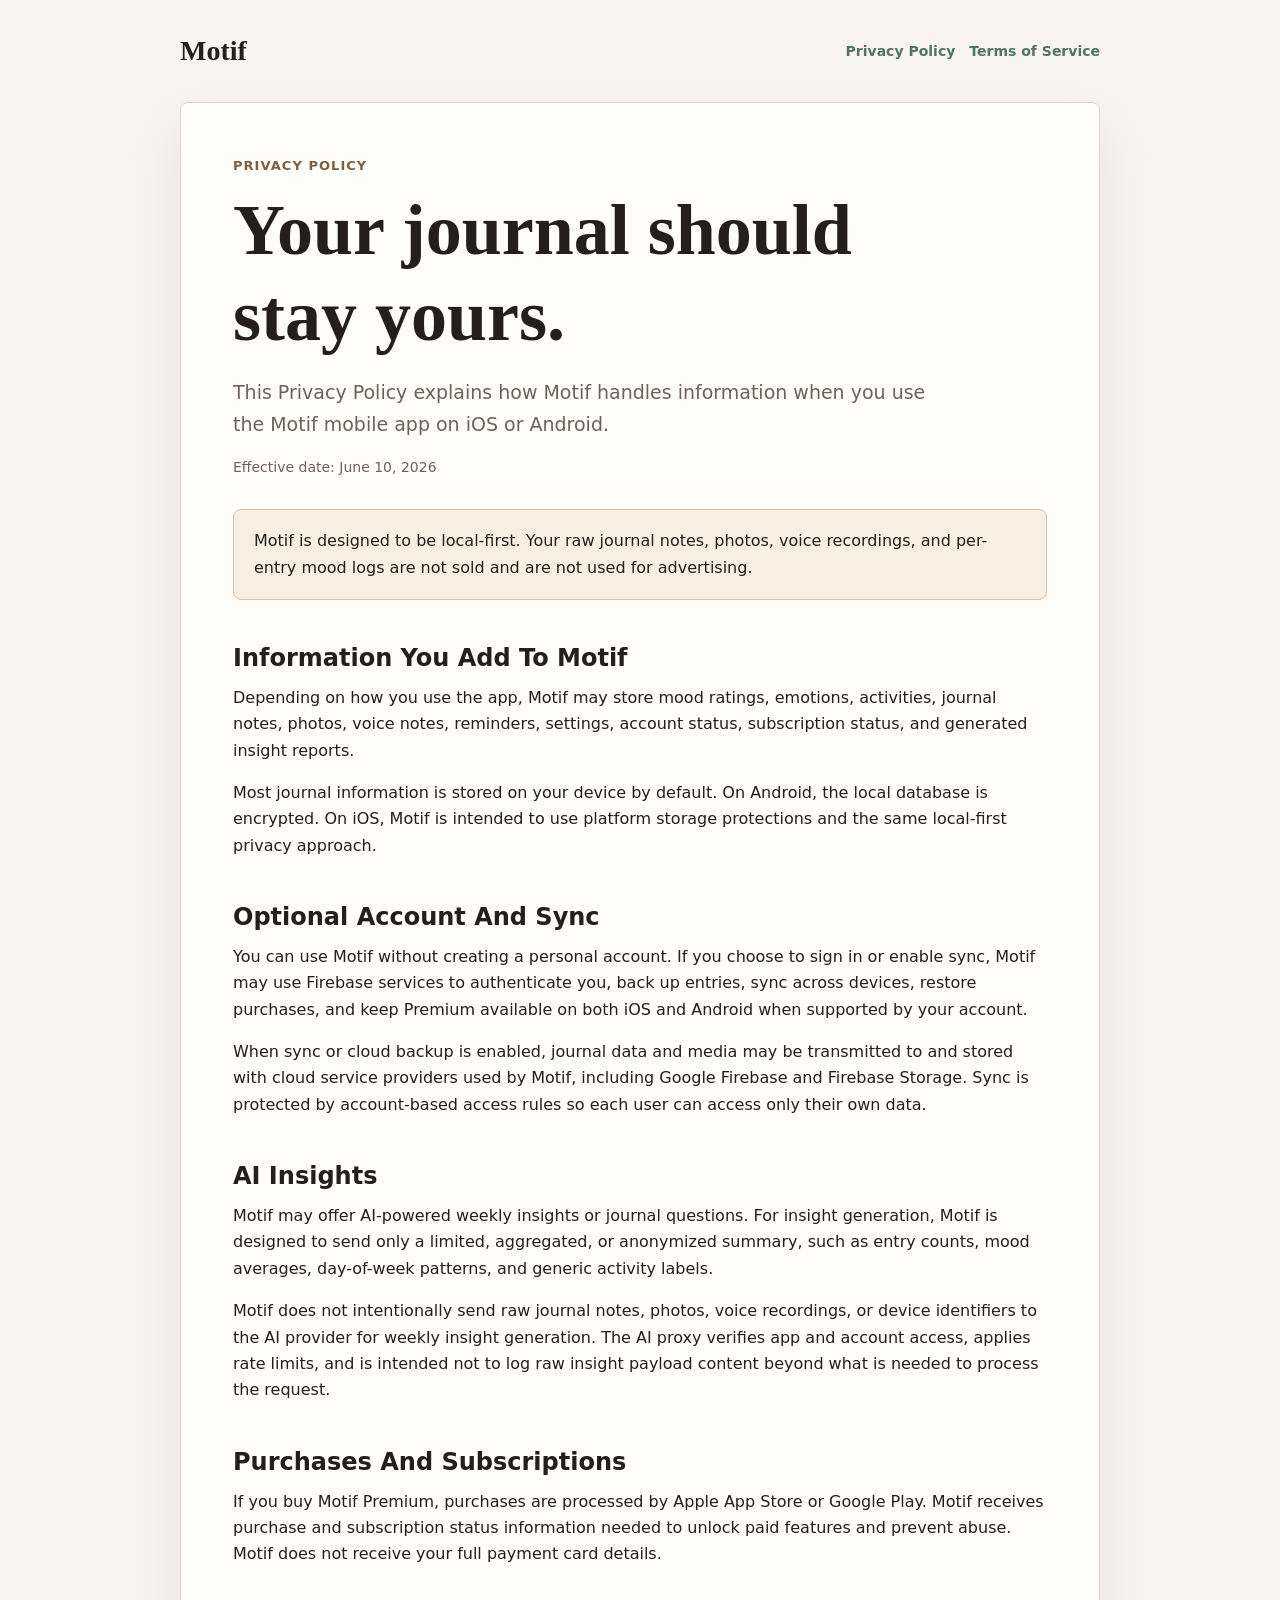
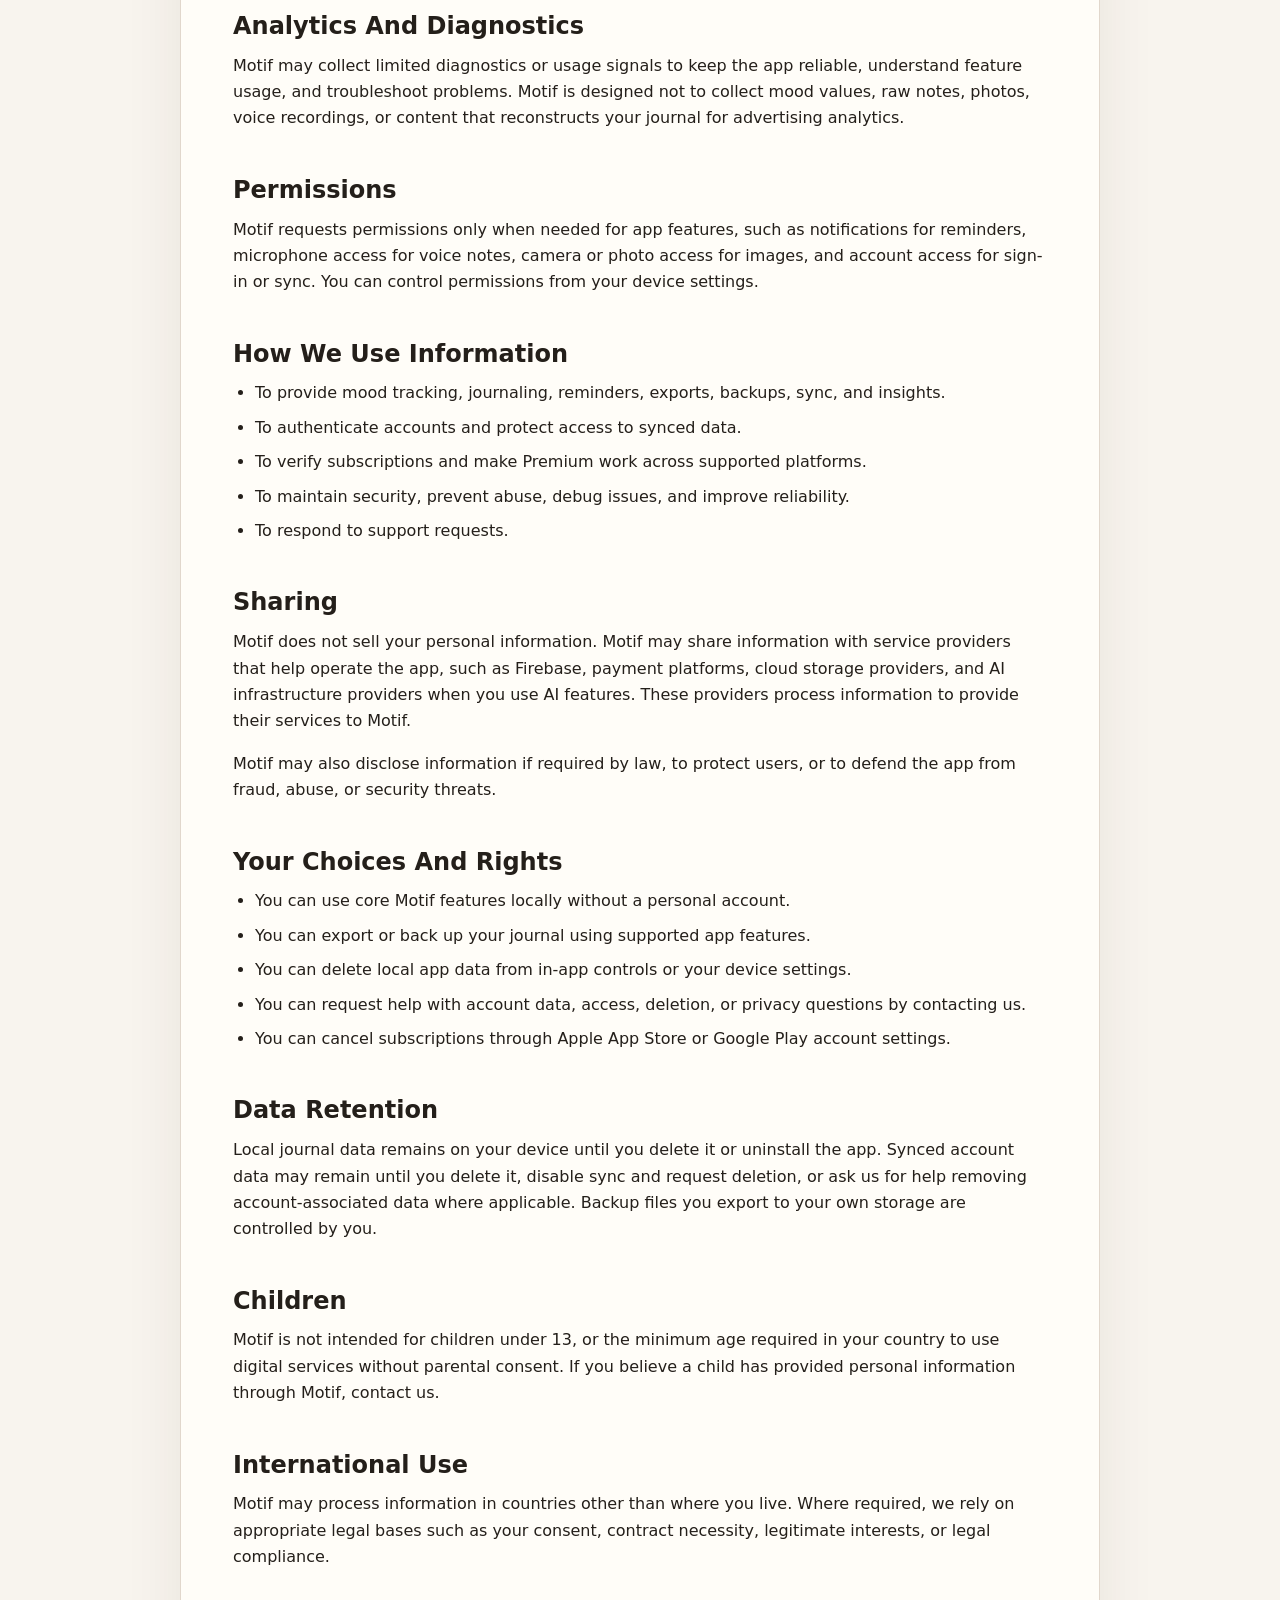
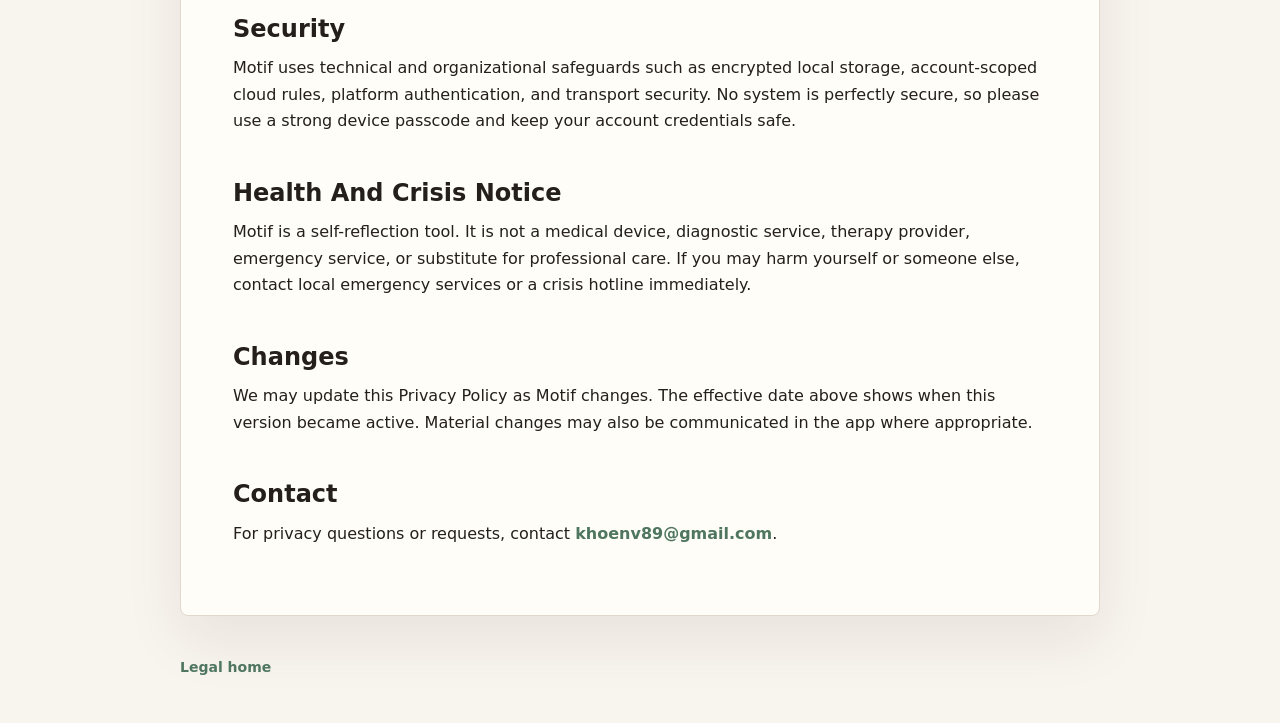
==== privacy.html @ e23e7a34 "Publish Motif legal pages" ====
<!doctype html>
<html lang="en">
<head>
  <meta charset="utf-8">
  <meta name="viewport" content="width=device-width, initial-scale=1">
  <title>Motif Privacy Policy</title>
  <meta name="description" content="Privacy Policy for Motif on iOS and Android.">
  <link rel="stylesheet" href="./styles.css">
</head>
<body>
  <header class="site-header">
    <a class="brand" href="./">Motif</a>
    <nav class="nav" aria-label="Legal pages">
      <a href="./privacy.html">Privacy Policy</a>
      <a href="./terms.html">Terms of Service</a>
    </nav>
  </header>

  <main class="page">
    <p class="eyebrow">Privacy Policy</p>
    <h1>Your journal should stay yours.</h1>
    <p class="lead">This Privacy Policy explains how Motif handles information when you use the Motif mobile app on iOS or Android.</p>
    <p class="meta">Effective date: June 10, 2026</p>

    <div class="notice">
      Motif is designed to be local-first. Your raw journal notes, photos, voice recordings, and per-entry mood logs are not sold and are not used for advertising.
    </div>

    <h2>Information You Add To Motif</h2>
    <p>Depending on how you use the app, Motif may store mood ratings, emotions, activities, journal notes, photos, voice notes, reminders, settings, account status, subscription status, and generated insight reports.</p>
    <p>Most journal information is stored on your device by default. On Android, the local database is encrypted. On iOS, Motif is intended to use platform storage protections and the same local-first privacy approach.</p>

    <h2>Optional Account And Sync</h2>
    <p>You can use Motif without creating a personal account. If you choose to sign in or enable sync, Motif may use Firebase services to authenticate you, back up entries, sync across devices, restore purchases, and keep Premium available on both iOS and Android when supported by your account.</p>
    <p>When sync or cloud backup is enabled, journal data and media may be transmitted to and stored with cloud service providers used by Motif, including Google Firebase and Firebase Storage. Sync is protected by account-based access rules so each user can access only their own data.</p>

    <h2>AI Insights</h2>
    <p>Motif may offer AI-powered weekly insights or journal questions. For insight generation, Motif is designed to send only a limited, aggregated, or anonymized summary, such as entry counts, mood averages, day-of-week patterns, and generic activity labels.</p>
    <p>Motif does not intentionally send raw journal notes, photos, voice recordings, or device identifiers to the AI provider for weekly insight generation. The AI proxy verifies app and account access, applies rate limits, and is intended not to log raw insight payload content beyond what is needed to process the request.</p>

    <h2>Purchases And Subscriptions</h2>
    <p>If you buy Motif Premium, purchases are processed by Apple App Store or Google Play. Motif receives purchase and subscription status information needed to unlock paid features and prevent abuse. Motif does not receive your full payment card details.</p>

    <h2>Analytics And Diagnostics</h2>
    <p>Motif may collect limited diagnostics or usage signals to keep the app reliable, understand feature usage, and troubleshoot problems. Motif is designed not to collect mood values, raw notes, photos, voice recordings, or content that reconstructs your journal for advertising analytics.</p>

    <h2>Permissions</h2>
    <p>Motif requests permissions only when needed for app features, such as notifications for reminders, microphone access for voice notes, camera or photo access for images, and account access for sign-in or sync. You can control permissions from your device settings.</p>

    <h2>How We Use Information</h2>
    <ul>
      <li>To provide mood tracking, journaling, reminders, exports, backups, sync, and insights.</li>
      <li>To authenticate accounts and protect access to synced data.</li>
      <li>To verify subscriptions and make Premium work across supported platforms.</li>
      <li>To maintain security, prevent abuse, debug issues, and improve reliability.</li>
      <li>To respond to support requests.</li>
    </ul>

    <h2>Sharing</h2>
    <p>Motif does not sell your personal information. Motif may share information with service providers that help operate the app, such as Firebase, payment platforms, cloud storage providers, and AI infrastructure providers when you use AI features. These providers process information to provide their services to Motif.</p>
    <p>Motif may also disclose information if required by law, to protect users, or to defend the app from fraud, abuse, or security threats.</p>

    <h2>Your Choices And Rights</h2>
    <ul>
      <li>You can use core Motif features locally without a personal account.</li>
      <li>You can export or back up your journal using supported app features.</li>
      <li>You can delete local app data from in-app controls or your device settings.</li>
      <li>You can request help with account data, access, deletion, or privacy questions by contacting us.</li>
      <li>You can cancel subscriptions through Apple App Store or Google Play account settings.</li>
    </ul>

    <h2>Data Retention</h2>
    <p>Local journal data remains on your device until you delete it or uninstall the app. Synced account data may remain until you delete it, disable sync and request deletion, or ask us for help removing account-associated data where applicable. Backup files you export to your own storage are controlled by you.</p>

    <h2>Children</h2>
    <p>Motif is not intended for children under 13, or the minimum age required in your country to use digital services without parental consent. If you believe a child has provided personal information through Motif, contact us.</p>

    <h2>International Use</h2>
    <p>Motif may process information in countries other than where you live. Where required, we rely on appropriate legal bases such as your consent, contract necessity, legitimate interests, or legal compliance.</p>

    <h2>Security</h2>
    <p>Motif uses technical and organizational safeguards such as encrypted local storage, account-scoped cloud rules, platform authentication, and transport security. No system is perfectly secure, so please use a strong device passcode and keep your account credentials safe.</p>

    <h2>Health And Crisis Notice</h2>
    <p>Motif is a self-reflection tool. It is not a medical device, diagnostic service, therapy provider, emergency service, or substitute for professional care. If you may harm yourself or someone else, contact local emergency services or a crisis hotline immediately.</p>

    <h2>Changes</h2>
    <p>We may update this Privacy Policy as Motif changes. The effective date above shows when this version became active. Material changes may also be communicated in the app where appropriate.</p>

    <h2>Contact</h2>
    <p>For privacy questions or requests, contact <a href="mailto:khoenv89@gmail.com">khoenv89@gmail.com</a>.</p>
  </main>

  <footer class="site-footer">
    <a href="./">Legal home</a>
  </footer>
</body>
</html>
---- styles.css ----
:root {
  color-scheme: light;
  --bg: #f8f4ee;
  --paper: #fffdf8;
  --ink: #241f1a;
  --muted: #6f6258;
  --line: #e1d7cc;
  --accent: #7c5f44;
  --accent-strong: #4f765f;
}

* {
  box-sizing: border-box;
}

body {
  margin: 0;
  background: var(--bg);
  color: var(--ink);
  font-family: Inter, ui-sans-serif, system-ui, -apple-system, BlinkMacSystemFont, "Segoe UI", sans-serif;
  line-height: 1.65;
}

a {
  color: var(--accent-strong);
  font-weight: 650;
  text-decoration: none;
}

a:hover,
a:focus {
  text-decoration: underline;
}

.site-header,
.site-footer {
  width: min(920px, calc(100% - 40px));
  margin: 0 auto;
}

.site-header {
  display: flex;
  align-items: center;
  justify-content: space-between;
  gap: 24px;
  padding: 28px 0;
}

.brand {
  color: var(--ink);
  font-family: Georgia, "Times New Roman", serif;
  font-size: 28px;
  font-weight: 700;
  letter-spacing: 0;
}

.nav {
  display: flex;
  flex-wrap: wrap;
  gap: 14px;
  color: var(--muted);
  font-size: 14px;
}

.page {
  width: min(920px, calc(100% - 40px));
  margin: 0 auto 40px;
  padding: 52px;
  background: var(--paper);
  border: 1px solid var(--line);
  border-radius: 8px;
  box-shadow: 0 24px 60px rgba(47, 39, 31, 0.08);
}

.eyebrow {
  margin: 0 0 10px;
  color: var(--accent);
  font-size: 13px;
  font-weight: 750;
  letter-spacing: 0.08em;
  text-transform: uppercase;
}

h1,
h2,
h3 {
  line-height: 1.2;
  letter-spacing: 0;
}

h1 {
  max-width: 760px;
  margin: 0 0 18px;
  font-family: Georgia, "Times New Roman", serif;
  font-size: clamp(40px, 7vw, 72px);
  font-weight: 700;
}

h2 {
  margin: 44px 0 12px;
  font-size: 24px;
}

h3 {
  margin: 28px 0 8px;
  font-size: 18px;
}

p {
  margin: 0 0 16px;
}

ul {
  margin: 0 0 18px;
  padding-left: 22px;
}

li {
  margin: 8px 0;
}

.lead {
  max-width: 720px;
  color: var(--muted);
  font-size: 19px;
}

.meta {
  color: var(--muted);
  font-size: 14px;
}

.links {
  display: grid;
  grid-template-columns: repeat(2, minmax(0, 1fr));
  gap: 16px;
  margin-top: 32px;
}

.link-card {
  display: block;
  min-height: 150px;
  padding: 22px;
  border: 1px solid var(--line);
  border-radius: 8px;
  background: #fbf7ef;
}

.link-card strong {
  display: block;
  margin-bottom: 8px;
  color: var(--ink);
  font-size: 20px;
}

.link-card span {
  color: var(--muted);
  font-weight: 450;
}

.notice {
  margin: 30px 0;
  padding: 18px 20px;
  border: 1px solid #d6c4ac;
  border-radius: 8px;
  background: #f8efe2;
}

.site-footer {
  padding: 0 0 44px;
  color: var(--muted);
  font-size: 14px;
}

@media (max-width: 680px) {
  .site-header {
    align-items: flex-start;
    flex-direction: column;
  }

  .page {
    width: min(100% - 24px, 920px);
    padding: 28px 22px;
  }

  .links {
    grid-template-columns: 1fr;
  }
}
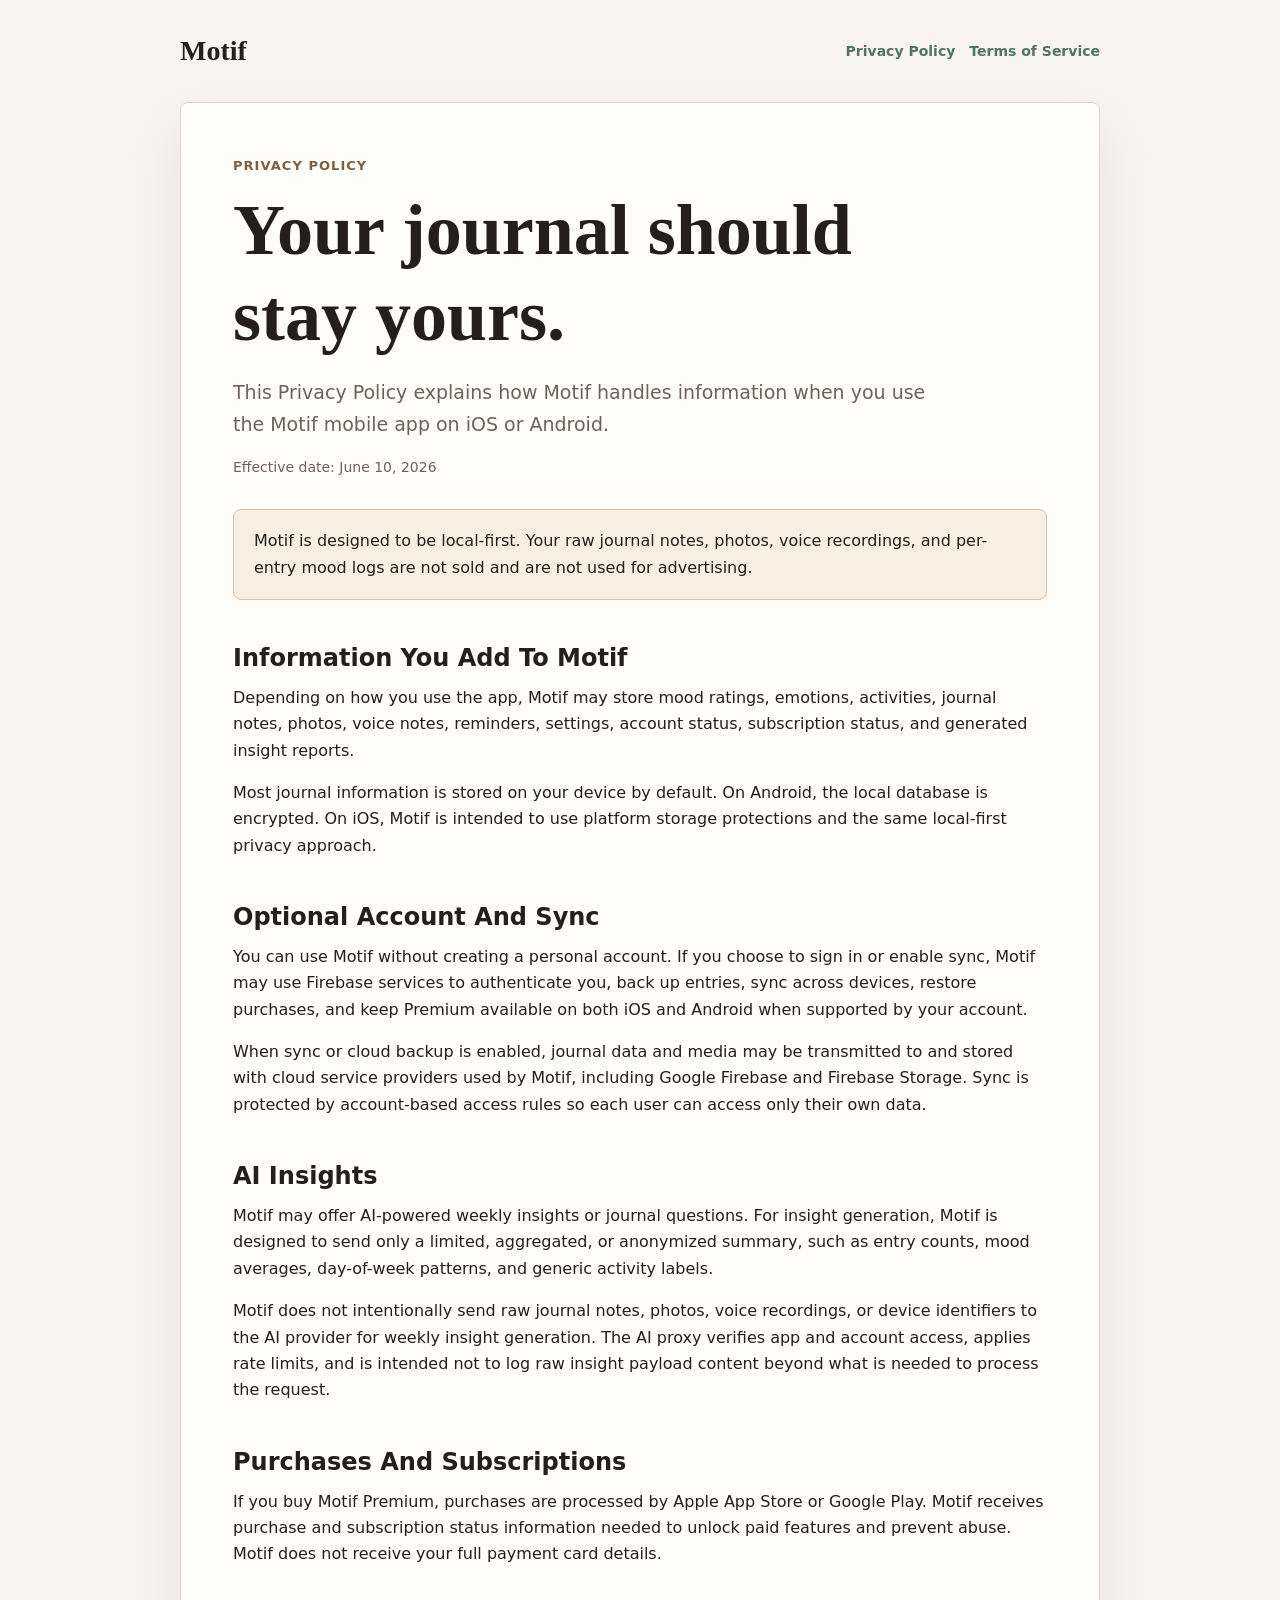
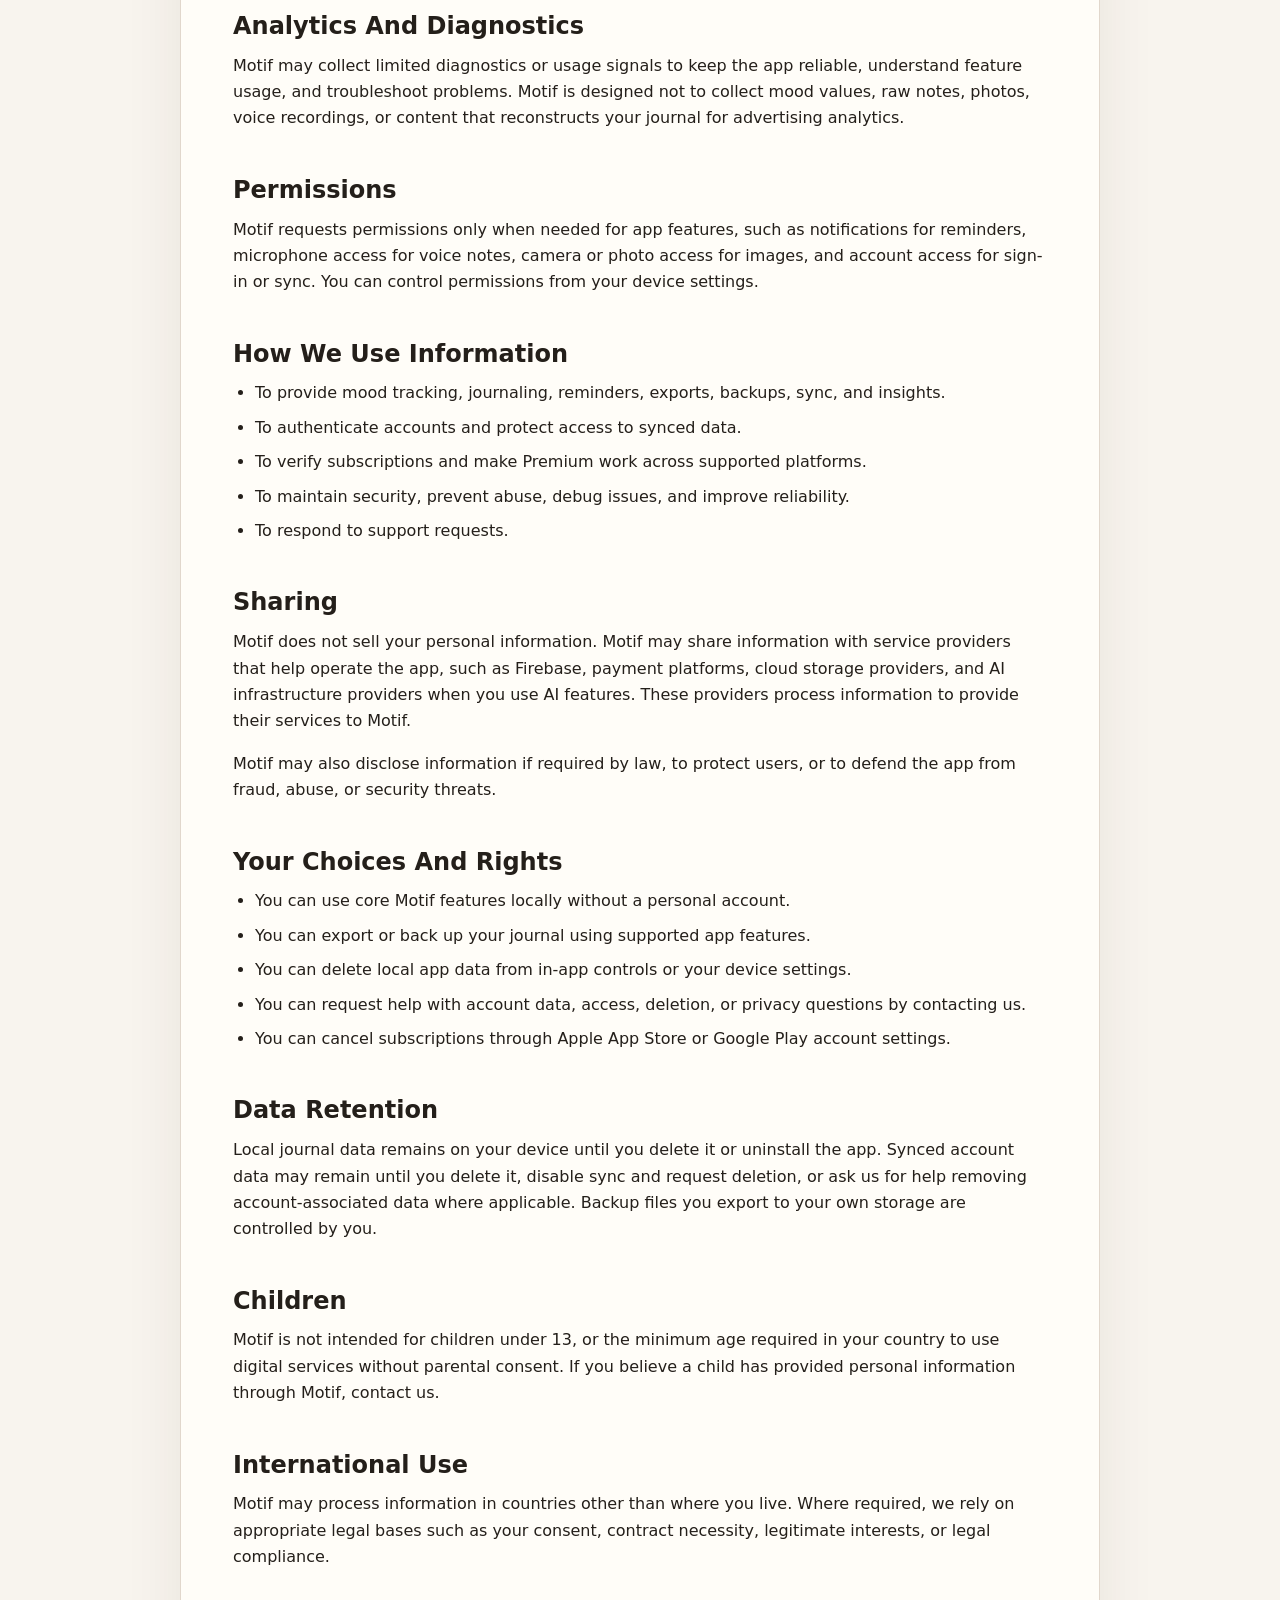
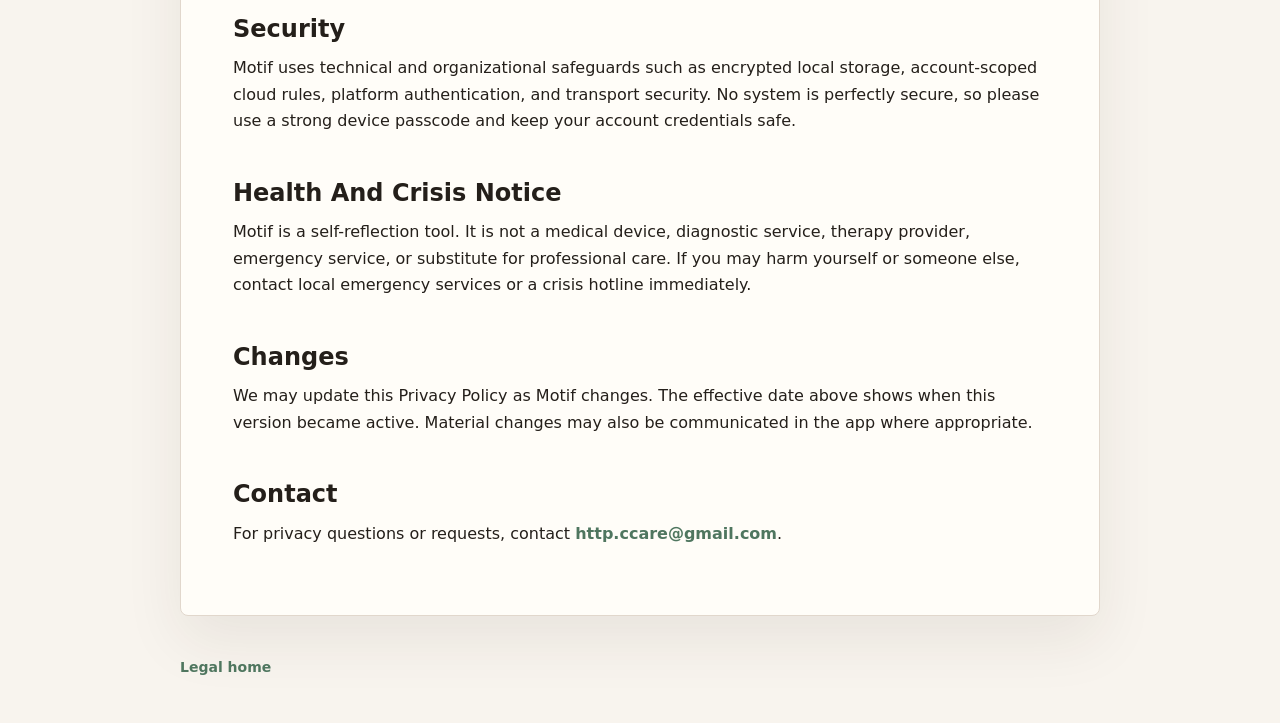
==== commit f427d8d1: "Update support email to http.ccare@gmail.com Co-Authored-By: Claude Opus 4.8 (1M context) <noreply@a" ====
--- a/privacy.html
+++ b/privacy.html
@@ -88,7 +88,7 @@
     <p>We may update this Privacy Policy as Motif changes. The effective date above shows when this version became active. Material changes may also be communicated in the app where appropriate.</p>
 
     <h2>Contact</h2>
-    <p>For privacy questions or requests, contact <a href="mailto:khoenv89@gmail.com">khoenv89@gmail.com</a>.</p>
+    <p>For privacy questions or requests, contact <a href="mailto:http.ccare@gmail.com">http.ccare@gmail.com</a>.</p>
   </main>
 
   <footer class="site-footer">
